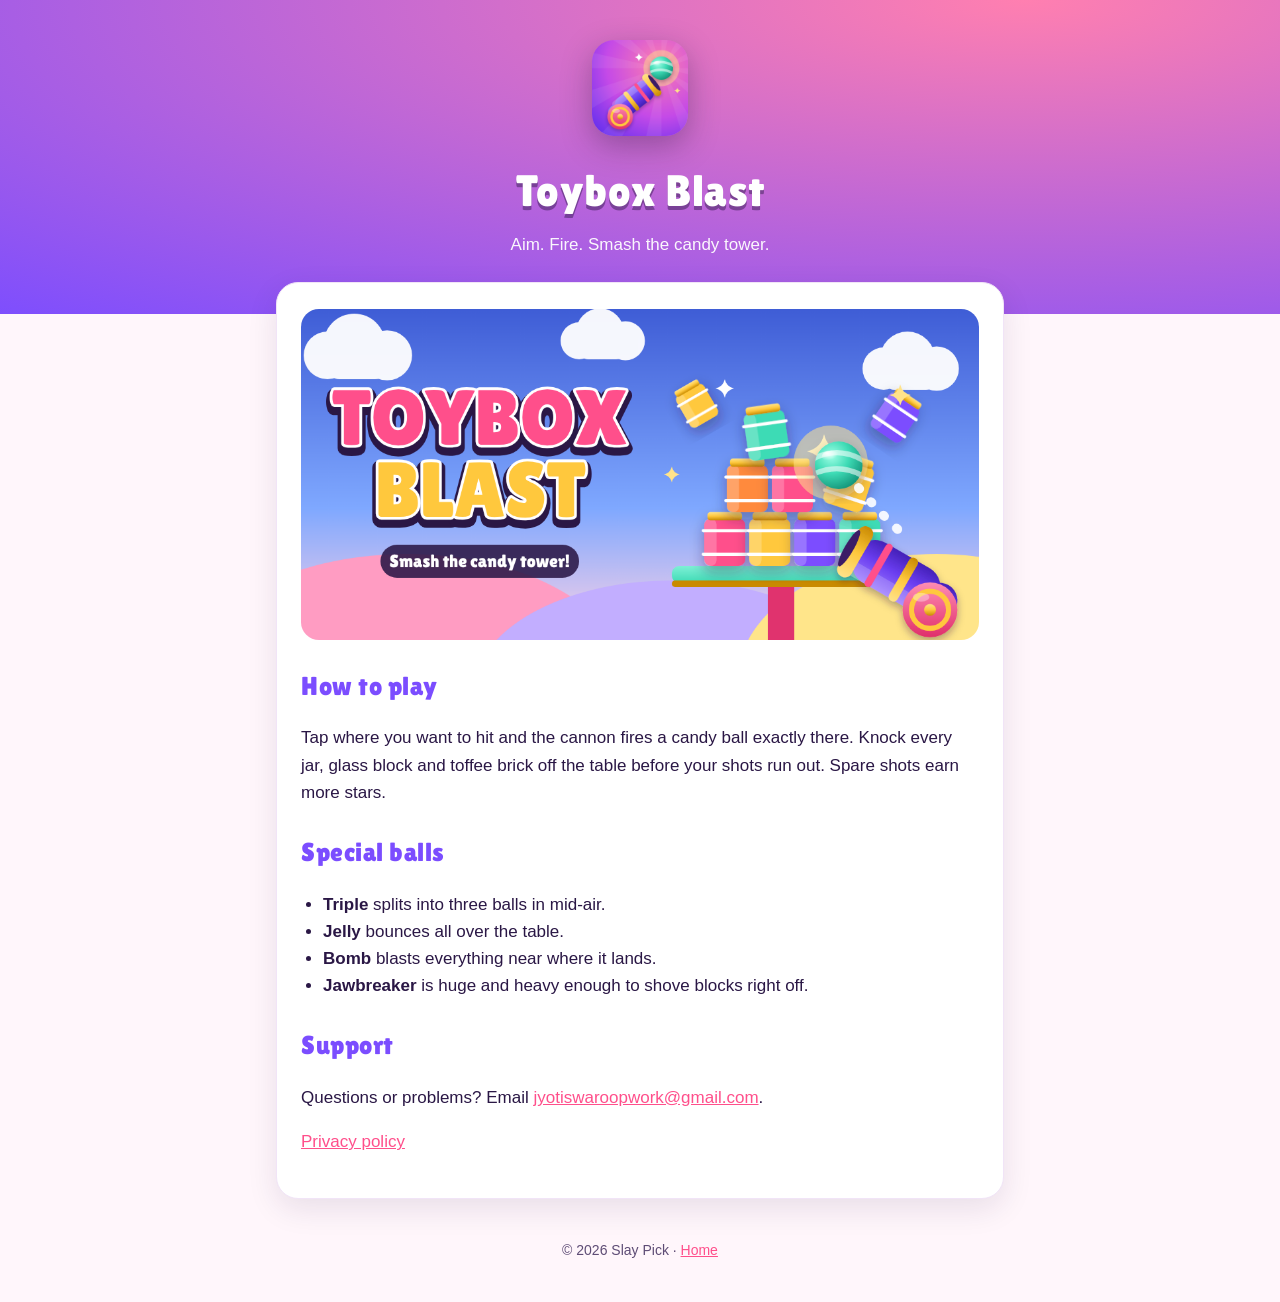
==== toybox-blast/index.html @ ec3a555a "Slay Pick site" ====
<!doctype html>
<html lang="en"><head><meta charset="utf-8"><meta name="viewport" content="width=device-width,initial-scale=1">
<title>Toybox Blast</title><link rel="preconnect" href="https://fonts.googleapis.com"><link href="https://fonts.googleapis.com/css2?family=Lilita+One&display=swap" rel="stylesheet"><link rel="stylesheet" href="/style.css"><link rel="icon" href="/toybox-blast/icon.png"></head>
<body>
<header><img src="/toybox-blast/icon.png" alt=""><h1>Toybox Blast</h1><p>Aim. Fire. Smash the candy tower.</p></header>
<main>
  <div class="card">
    <img class="feature" src="/toybox-blast/feature.png" alt="Toybox Blast feature graphic">
    <h2>How to play</h2>
    <p>Tap where you want to hit and the cannon fires a candy ball exactly there. Knock every jar, glass block and toffee brick off the table before your shots run out. Spare shots earn more stars.</p>
    <h2>Special balls</h2>
    <ul>
      <li><b>Triple</b> splits into three balls in mid-air.</li>
      <li><b>Jelly</b> bounces all over the table.</li>
      <li><b>Bomb</b> blasts everything near where it lands.</li>
      <li><b>Jawbreaker</b> is huge and heavy enough to shove blocks right off.</li>
    </ul>
    <h2>Support</h2>
    <p>Questions or problems? Email <a href="mailto:jyotiswaroopwork@gmail.com">jyotiswaroopwork@gmail.com</a>.</p>
    <p><a href="/toybox-blast/privacy">Privacy policy</a></p>
  </div>
</main>
<footer>© 2026 Slay Pick · <a href="/">Home</a></footer>
</body></html>
---- style.css ----
:root { --ink: #2A1745; --pink: #FF4F8B; --purple: #7B4DFF; --yellow: #FFC83D; --bg: #FFF6FB; --card: #FFFFFF; --muted: #5E4C75; --line: #F1E4F7; }
@media (prefers-color-scheme: dark) { :root { --ink: #F4ECFF; --bg: #170D27; --card: #221538; --muted: #C9B8E8; --line: #33224F; } }
* { box-sizing: border-box; }
body { margin: 0; background: var(--bg); color: var(--ink); font: 17px/1.6 -apple-system, BlinkMacSystemFont, "Segoe UI", Roboto, sans-serif; }
header { background: radial-gradient(120% 140% at 80% 0%, #FF7FB0, #7B4DFF); color: #fff; padding: 40px 16px 56px; text-align: center; }
header img { width: 96px; height: 96px; border-radius: 22px; box-shadow: 0 10px 30px rgba(42,23,69,.35); }
h1, h2, .brand { font-family: "Lilita One", system-ui, sans-serif; font-weight: 400; letter-spacing: .5px; }
header h1 { font-size: 44px; margin: 12px 0 4px; text-shadow: 0 4px 0 rgba(42,23,69,.45); }
header p { margin: 0; opacity: .95; }
main { max-width: 760px; margin: -32px auto 40px; padding: 0 16px; }
.card { background: var(--card); border-radius: 22px; padding: 26px 24px; box-shadow: 0 10px 30px rgba(42,23,69,.10); border: 1px solid var(--line); }
.card + .card { margin-top: 18px; }
h2 { font-size: 26px; color: var(--purple); margin: 26px 0 6px; }
h2:first-child { margin-top: 0; }
a { color: var(--pink); }
.muted { color: var(--muted); font-size: 15px; }
.btn { display: inline-block; background: var(--pink); color: #fff; text-decoration: none; padding: 12px 22px; border-radius: 16px; font-family: "Lilita One", sans-serif; font-size: 20px; border-bottom: 4px solid #C2215C; }
.feature { width: 100%; border-radius: 18px; display: block; }
ul { padding-left: 22px; }
footer { text-align: center; color: var(--muted); font-size: 14px; padding: 0 16px 40px; }
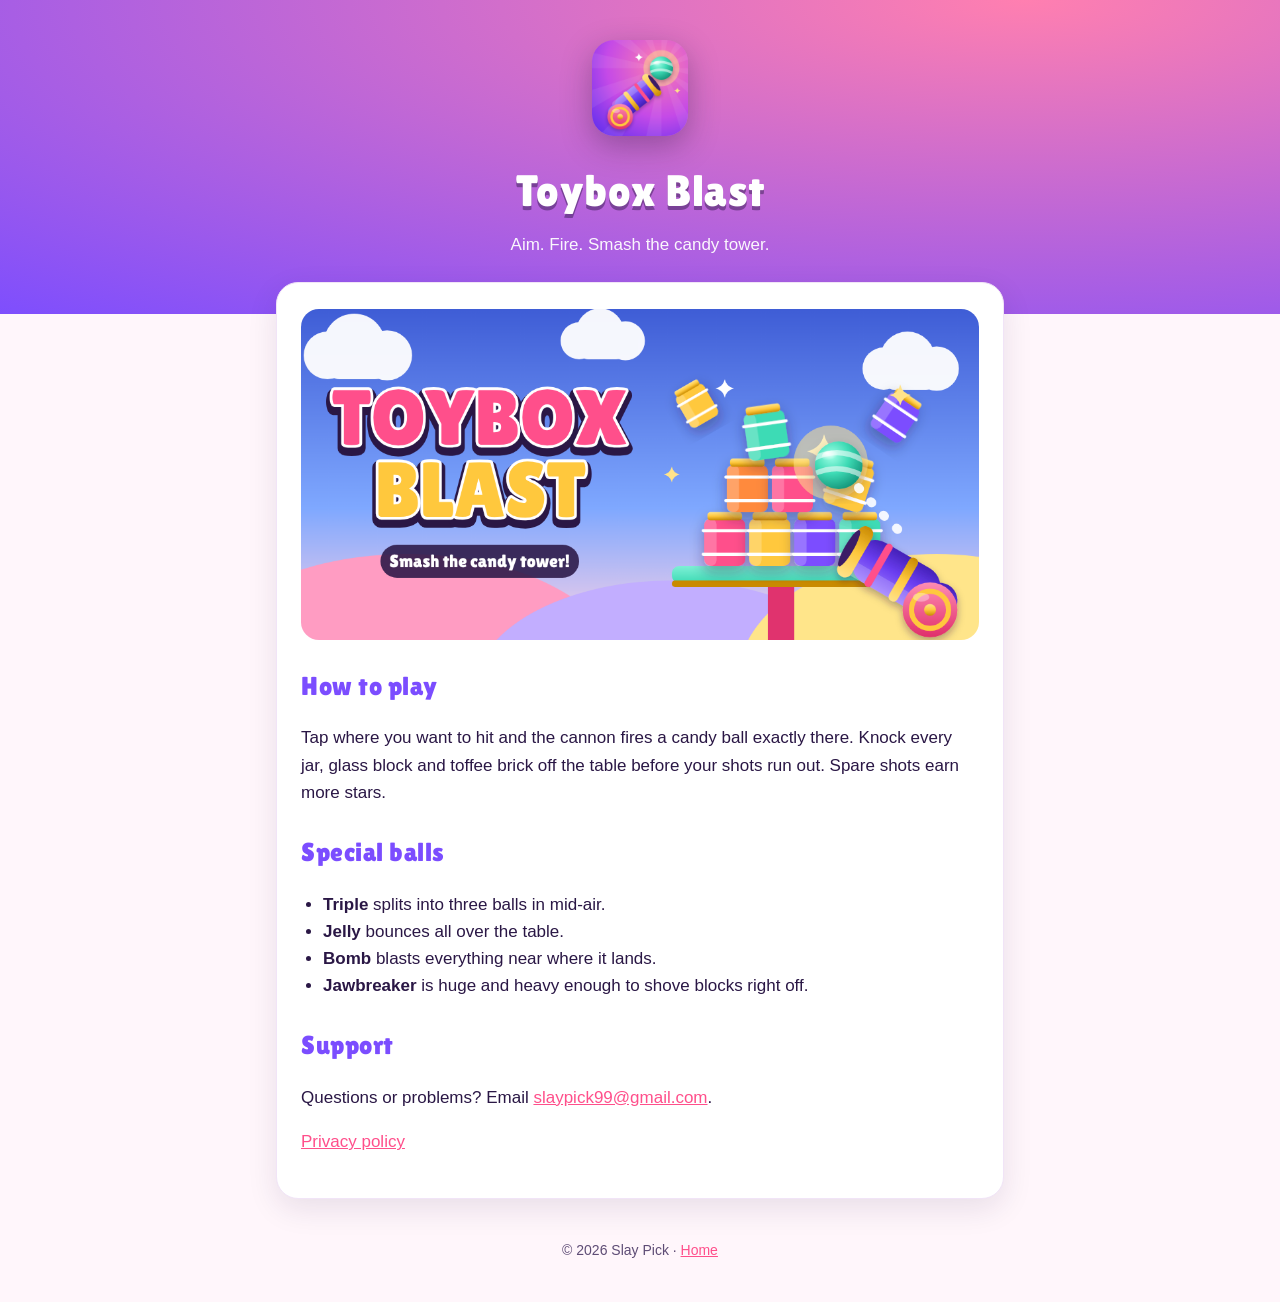
==== commit 06004514: "Contact email" ====
--- a/toybox-blast/index.html
+++ b/toybox-blast/index.html
@@ -16,7 +16,7 @@
       <li><b>Jawbreaker</b> is huge and heavy enough to shove blocks right off.</li>
     </ul>
     <h2>Support</h2>
-    <p>Questions or problems? Email <a href="mailto:jyotiswaroopwork@gmail.com">jyotiswaroopwork@gmail.com</a>.</p>
+    <p>Questions or problems? Email <a href="mailto:slaypick99@gmail.com">slaypick99@gmail.com</a>.</p>
     <p><a href="/toybox-blast/privacy">Privacy policy</a></p>
   </div>
 </main>
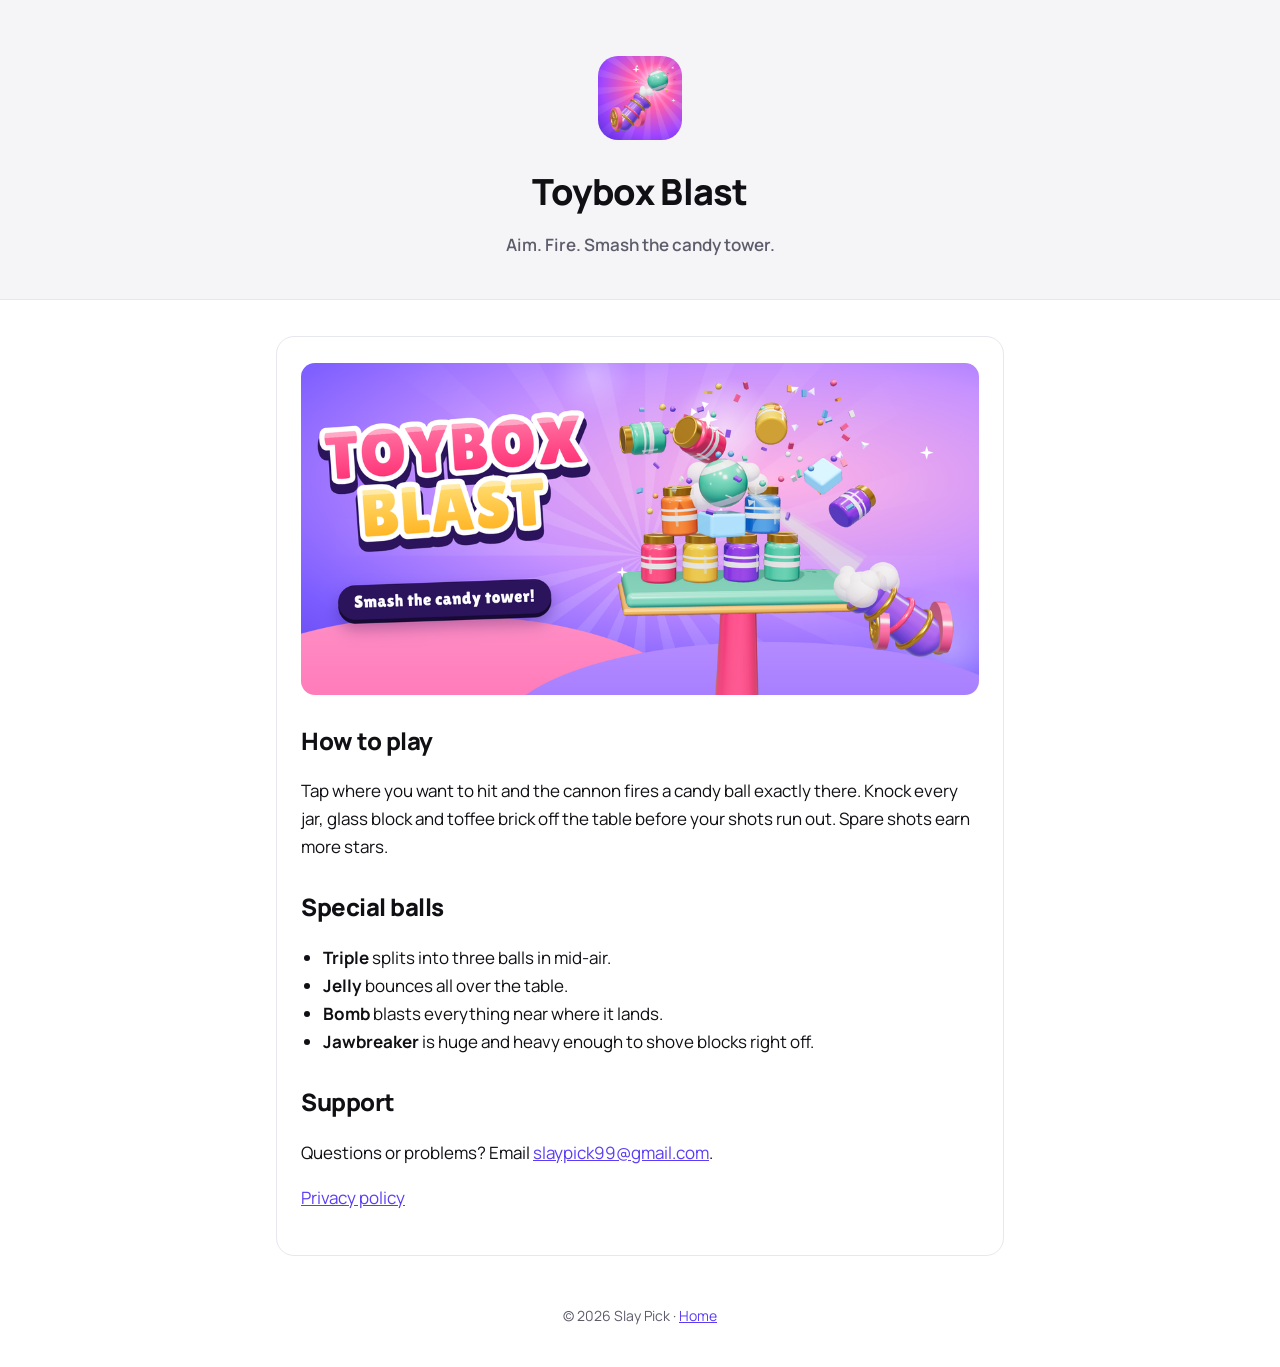
==== commit 8dde19f1: "Slay Pick brand" ====
--- a/toybox-blast/index.html
+++ b/toybox-blast/index.html
@@ -1,6 +1,6 @@
 <!doctype html>
 <html lang="en"><head><meta charset="utf-8"><meta name="viewport" content="width=device-width,initial-scale=1">
-<title>Toybox Blast</title><link rel="preconnect" href="https://fonts.googleapis.com"><link href="https://fonts.googleapis.com/css2?family=Lilita+One&display=swap" rel="stylesheet"><link rel="stylesheet" href="/style.css"><link rel="icon" href="/toybox-blast/icon.png"></head>
+<title>Toybox Blast</title><link rel="preconnect" href="https://fonts.googleapis.com"><link href="https://fonts.googleapis.com/css2?family=Manrope:wght@500;600;700;800&display=swap" rel="stylesheet"><link rel="stylesheet" href="/style.css"><link rel="icon" href="/favicon.png"><link rel="apple-touch-icon" href="/apple-touch-icon.png"></head>
 <body>
 <header><img src="/toybox-blast/icon.png" alt=""><h1>Toybox Blast</h1><p>Aim. Fire. Smash the candy tower.</p></header>
 <main>
--- a/style.css
+++ b/style.css
@@ -1,20 +1,24 @@
-:root { --ink: #2A1745; --pink: #FF4F8B; --purple: #7B4DFF; --yellow: #FFC83D; --bg: #FFF6FB; --card: #FFFFFF; --muted: #5E4C75; --line: #F1E4F7; }
-@media (prefers-color-scheme: dark) { :root { --ink: #F4ECFF; --bg: #170D27; --card: #221538; --muted: #C9B8E8; --line: #33224F; } }
+:root { --ink: #0F0F14; --accent: #5B3DF5; --accent-2: #8B74FF; --bg: #FFFFFF; --soft: #F5F5F8; --card: #FFFFFF; --muted: #5C5C6B; --line: #E7E7EE; }
+@media (prefers-color-scheme: dark) { :root { --ink: #F2F2F7; --bg: #0F0F14; --soft: #17171F; --card: #17171F; --muted: #A3A3B2; --line: #26262F; --accent: #8B74FF; } }
 * { box-sizing: border-box; }
-body { margin: 0; background: var(--bg); color: var(--ink); font: 17px/1.6 -apple-system, BlinkMacSystemFont, "Segoe UI", Roboto, sans-serif; }
-header { background: radial-gradient(120% 140% at 80% 0%, #FF7FB0, #7B4DFF); color: #fff; padding: 40px 16px 56px; text-align: center; }
-header img { width: 96px; height: 96px; border-radius: 22px; box-shadow: 0 10px 30px rgba(42,23,69,.35); }
-h1, h2, .brand { font-family: "Lilita One", system-ui, sans-serif; font-weight: 400; letter-spacing: .5px; }
-header h1 { font-size: 44px; margin: 12px 0 4px; text-shadow: 0 4px 0 rgba(42,23,69,.45); }
-header p { margin: 0; opacity: .95; }
-main { max-width: 760px; margin: -32px auto 40px; padding: 0 16px; }
-.card { background: var(--card); border-radius: 22px; padding: 26px 24px; box-shadow: 0 10px 30px rgba(42,23,69,.10); border: 1px solid var(--line); }
+body { margin: 0; background: var(--bg); color: var(--ink); font: 17px/1.65 "Manrope", -apple-system, BlinkMacSystemFont, "Segoe UI", Roboto, sans-serif; }
+header { padding: 56px 16px 40px; text-align: center; border-bottom: 1px solid var(--line); background: var(--soft); }
+header img { width: 84px; height: 84px; border-radius: 20px; }
+header img.brand { width: min(360px, 80%); height: auto; border-radius: 0; }
+.logo-dark { display: none; }
+@media (prefers-color-scheme: dark) { .logo-light { display: none; } .logo-dark { display: inline; } }
+h1, h2 { font-family: "Manrope", sans-serif; font-weight: 800; letter-spacing: -0.02em; }
+header h1 { font-size: 36px; margin: 14px 0 4px; }
+header p { margin: 10px 0 0; color: var(--muted); font-weight: 600; }
+main { max-width: 760px; margin: 36px auto 48px; padding: 0 16px; }
+.card { background: var(--card); border-radius: 18px; padding: 26px 24px; border: 1px solid var(--line); }
 .card + .card { margin-top: 18px; }
-h2 { font-size: 26px; color: var(--purple); margin: 26px 0 6px; }
+h2 { font-size: 24px; margin: 26px 0 6px; }
 h2:first-child { margin-top: 0; }
-a { color: var(--pink); }
+a { color: var(--accent); }
 .muted { color: var(--muted); font-size: 15px; }
-.btn { display: inline-block; background: var(--pink); color: #fff; text-decoration: none; padding: 12px 22px; border-radius: 16px; font-family: "Lilita One", sans-serif; font-size: 20px; border-bottom: 4px solid #C2215C; }
-.feature { width: 100%; border-radius: 18px; display: block; }
+.btn { display: inline-block; background: var(--accent); color: #fff; text-decoration: none; padding: 11px 20px; border-radius: 12px; font-weight: 700; font-size: 16px; }
+.btn:hover { filter: brightness(1.08); }
+.feature { width: 100%; border-radius: 14px; display: block; }
 ul { padding-left: 22px; }
 footer { text-align: center; color: var(--muted); font-size: 14px; padding: 0 16px 40px; }
